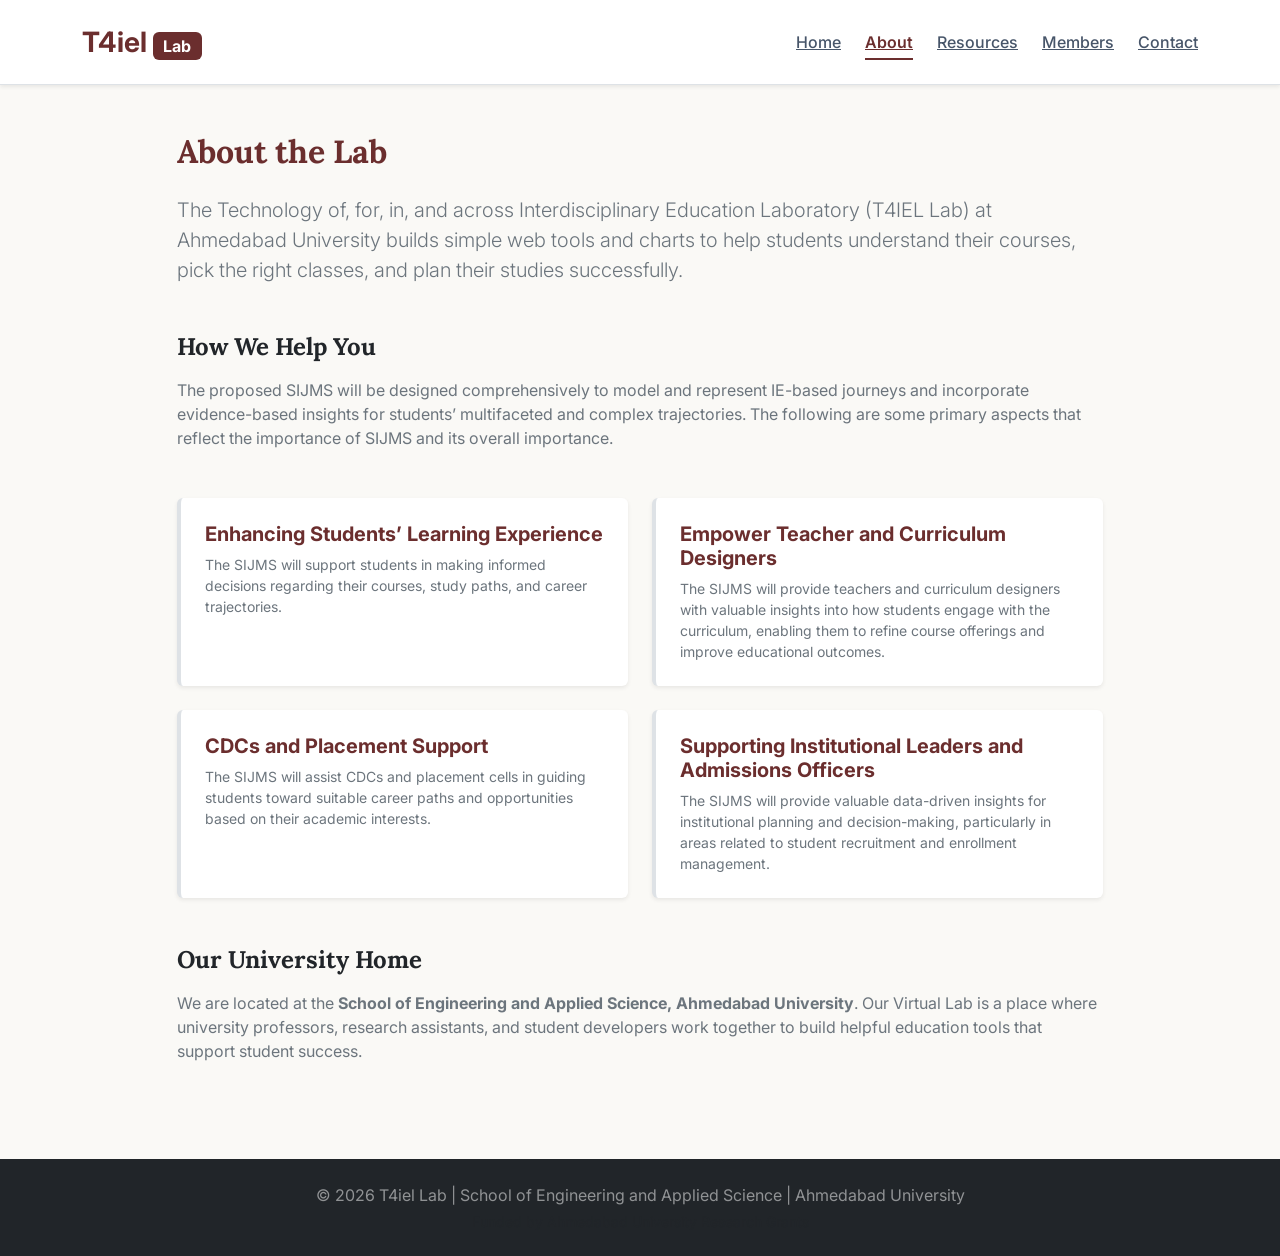
==== about.html @ 49ba5f13 "first" ====
<!DOCTYPE html>
<html lang="en">

<head>
    <meta charset="UTF-8">
    <meta name="viewport" content="width=device-width, initial-scale=1.0">
    <title>About | T4iel Lab</title>
    <!-- Bootstrap 5 CSS -->
    <link href="https://cdn.jsdelivr.net/npm/bootstrap@5.3.3/dist/css/bootstrap.min.css" rel="stylesheet">
    <link rel="stylesheet" href="css/style.css">
    <script src="js/script.js" defer></script>
</head>

<body>
    <!-- Shared Navigation Bar Placeholder -->
    <div id="navbar-placeholder"></div>

    <main class="container py-5">
        <div class="row justify-content-center">
            <div class="col-lg-10">
                <h2 class="text-maroon fw-bold mb-4">About the Lab</h2>
                <p class="lead text-secondary mb-4">
                    The Technology of, for, in, and across Interdisciplinary Education Laboratory (T4IEL Lab) at
                    Ahmedabad University
                    builds simple web tools and charts to help students understand their courses, pick the right
                    classes,
                    and plan their studies successfully.
                </p>

                <h3 class="fw-bold fs-4 mt-5 mb-3 text-dark">How We Help You</h3>
                <p class="text-secondary mb-4">
                    The proposed SIJMS will be designed comprehensively to model and represent IE-based journeys and
                    incorporate evidence-based insights for students’ multifaceted and complex trajectories. The
                    following are some
                    primary aspects that reflect the importance of SIJMS and its overall importance.
                </p>

                <!-- Grid of 4 simple, descriptive cards -->
                <div class="row row-cols-1 row-cols-md-2 g-4 my-2">
                    <div class="col">
                        <div class="card h-100 border-start border-4 border-maroon border-0 shadow-sm p-4">
                            <h5 class="fw-bold text-maroon mb-2">Enhancing Students’ Learning Experience</h5>
                            <p class="small text-secondary mb-0">The SIJMS will support students in making informed
                                decisions regarding their courses, study paths, and career trajectories. </p>
                        </div>
                    </div>
                    <div class="col">
                        <div class="card h-100 border-start border-4 border-maroon border-0 shadow-sm p-4">
                            <h5 class="fw-bold text-maroon mb-2">Empower Teacher and Curriculum Designers</h5>
                            <p class="small text-secondary mb-0">The SIJMS will provide teachers and curriculum
                                designers with valuable insights into how students engage with the curriculum, enabling
                                them to refine course offerings and improve educational outcomes. </p>
                        </div>
                    </div>
                    <div class="col">
                        <div class="card h-100 border-start border-4 border-maroon border-0 shadow-sm p-4">
                            <h5 class="fw-bold text-maroon mb-2">CDCs and Placement Support</h5>
                            <p class="small text-secondary mb-0">The SIJMS will assist CDCs and placement cells in
                                guiding students toward suitable career paths and opportunities based on their academic
                                interests. </p>
                        </div>
                    </div>
                    <div class="col">
                        <div class="card h-100 border-start border-4 border-maroon border-0 shadow-sm p-4">
                            <h5 class="fw-bold text-maroon mb-2">Supporting Institutional Leaders and Admissions
                                Officers</h5>
                            <p class="small text-secondary mb-0">The SIJMS will provide valuable data-driven insights
                                for institutional planning and decision-making, particularly in areas related to student
                                recruitment and enrollment management. </p>
                        </div>
                    </div>
                </div>

                <h3 class="fw-bold fs-4 mt-5 mb-3 text-dark">Our University Home</h3>
                <p class="text-secondary mb-0">
                    We are located at the <strong>School of Engineering and Applied Science, Ahmedabad
                        University</strong>.
                    Our Virtual Lab is a place where university professors, research assistants, and student developers
                    work together to build helpful education tools that support student success.
                </p>
            </div>
        </div>
    </main>

    <!-- Shared Footer Placeholder -->
    <div id="footer-placeholder"></div>
</body>

</html>
---- css/style.css ----
/* T4iel Lab Portal - Custom Brand Overrides (Integrated with Bootstrap 5) */
@import url('https://fonts.googleapis.com/css2?family=Inter:wght@300;400;500;600;700&family=Lora:ital,wght@0,400;0,500;0,600;0,700;1,400&display=swap');

:root {
    --primary: #6B2E2E;         /* Institutional Maroon */
    --primary-light: #8E3E3E;
    --primary-dark: #4A1F1F;
    --primary-rgb: 107, 46, 46;
    --font-heading: 'Lora', Georgia, serif;
    --font-body: 'Inter', system-ui, sans-serif;
}

body {
    font-family: var(--font-body);
    background-color: #FAF9F6;  /* Premium soft academic background */
    color: #1E293B;             /* Deep slate charcoal text */
}

/* Typography Overrides */
h1, h2, h3, .font-serif {
    font-family: var(--font-heading);
}

.text-maroon {
    color: var(--primary) !important;
}

.bg-maroon {
    background-color: var(--primary) !important;
}

.btn-maroon {
    background-color: var(--primary);
    color: white;
    font-weight: 600;
    transition: all 0.2s ease;
}
.btn-maroon:hover {
    background-color: var(--primary-light);
    color: white;
}

/* Custom Navigation Link Underlines */
.nav-link-custom {
    color: #475569;
    font-weight: 500;
    position: relative;
    padding: 6px 0;
    transition: all 0.2s ease;
}
.nav-link-custom:hover {
    color: var(--primary);
}
.nav-link-custom::after {
    content: '';
    position: absolute;
    bottom: -2px;
    left: 0;
    width: 0;
    height: 2px;
    background-color: var(--primary);
    transition: all 0.2s ease;
}
.nav-link-custom:hover::after,
.nav-link-custom.active::after {
    width: 100%;
}
.nav-link-custom.active {
    color: var(--primary) !important;
    font-weight: 600;
}

/* Hero Section Gradient */
.hero-gradient {
    background: linear-gradient(135deg, var(--primary-dark) 0%, var(--primary) 60%, #832C2C 100%);
    position: relative;
    overflow: hidden;
}
.hero-gradient::before {
    content: '';
    position: absolute;
    top: 0; left: 0; right: 0; bottom: 0;
    background: radial-gradient(circle at 10% 20%, rgba(255,255,255,0.03) 0%, transparent 40%);
    pointer-events: none;
}

/* Objective Block (Academic Style) */
.objective-box {
    border-left: 4px solid var(--primary);
    background: white;
}

/* Dynamic Interactive SVG Graph */
.interactive-graph-viewport {
    background: #FAF9F6;
    border: 1px solid #E2E8F0;
    border-radius: 12px;
    width: 100%;
    height: 460px;
    box-shadow: inset 0 2px 4px rgba(0,0,0,0.02);
    overflow: hidden;
}
.interactive-graph-viewport svg {
    width: 100%;
    height: 100%;
}

/* Interactive SVG Node & Edge Styling */
.node-circle {
    fill: white;
    stroke: var(--primary);
    stroke-width: 3px;
    cursor: pointer;
    transition: all 0.2s ease;
}
.node-group:hover .node-circle {
    fill: rgba(var(--primary-rgb), 0.12);
    stroke-width: 4px;
}
.node-group.active .node-circle {
    fill: var(--primary);
    stroke: var(--primary);
}
.node-label {
    font-family: var(--font-body);
    font-size: 11px;
    font-weight: 600;
    fill: #1E293B;
    pointer-events: none;
}
.edge-line {
    stroke: #E2E8F0;
    stroke-width: 2px;
    stroke-linecap: round;
    transition: all 0.2s ease;
}
.edge-line.active {
    stroke: var(--primary);
    stroke-width: 3px;
}

/* Member Avatars */
.member-avatar {
    width: 55px;
    height: 55px;
    border-radius: 50%;
    background: linear-gradient(135deg, var(--primary), var(--primary-light));
    color: white;
    font-family: var(--font-heading);
    font-size: 1.3rem;
    font-weight: 600;
    display: flex;
    align-items: center;
    justify-content: center;
    box-shadow: 0 4px 8px rgba(var(--primary-rgb), 0.15);
}
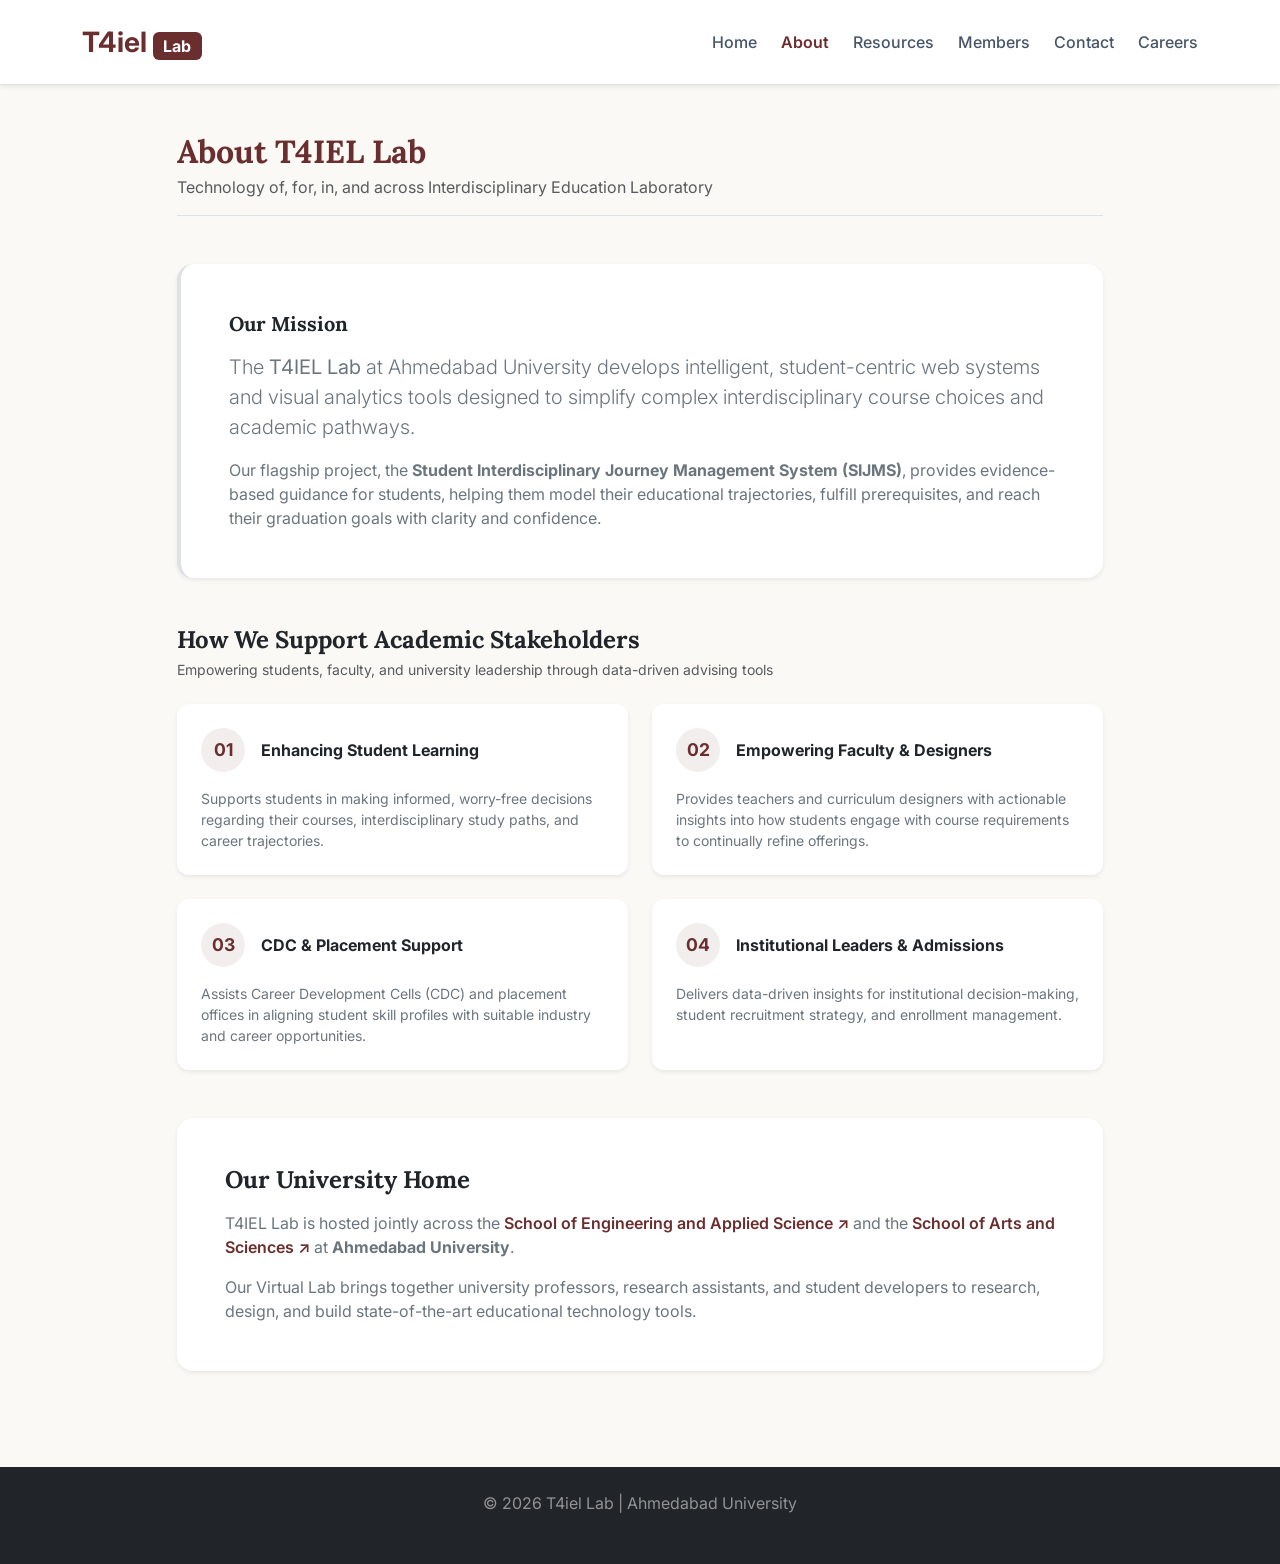
==== commit 84fde20a: "changes" ====
--- a/about.html
+++ b/about.html
@@ -18,66 +18,95 @@
     <main class="container py-5">
         <div class="row justify-content-center">
             <div class="col-lg-10">
-                <h2 class="text-maroon fw-bold mb-4">About the Lab</h2>
-                <p class="lead text-secondary mb-4">
-                    The Technology of, for, in, and across Interdisciplinary Education Laboratory (T4IEL Lab) at
-                    Ahmedabad University
-                    builds simple web tools and charts to help students understand their courses, pick the right
-                    classes,
-                    and plan their studies successfully.
-                </p>
+                <!-- Page Title -->
+                <div class="border-bottom pb-3 mb-5">
+                    <h2 class="text-maroon fw-bold mb-1">About T4IEL Lab</h2>
+                    <p class="text-muted mb-0">Technology of, for, in, and across Interdisciplinary Education Laboratory</p>
+                </div>
 
-                <h3 class="fw-bold fs-4 mt-5 mb-3 text-dark">How We Help You</h3>
-                <p class="text-secondary mb-4">
-                    The proposed SIJMS will be designed comprehensively to model and represent IE-based journeys and
-                    incorporate evidence-based insights for students’ multifaceted and complex trajectories. The
-                    following are some
-                    primary aspects that reflect the importance of SIJMS and its overall importance.
-                </p>
+                <!-- Mission Statement Card -->
+                <div class="card border-0 shadow-sm p-4 p-md-5 bg-white rounded-4 border-start border-4 border-maroon mb-5">
+                    <h3 class="h5 text-dark fw-bold mb-3">Our Mission</h3>
+                    <p class="lead text-secondary leading-relaxed mb-3">
+                        The <strong>T4IEL Lab</strong> at Ahmedabad University develops intelligent, student-centric web systems and visual analytics tools designed to simplify complex interdisciplinary course choices and academic pathways.
+                    </p>
+                    <p class="text-secondary leading-relaxed mb-0">
+                        Our flagship project, the <strong>Student Interdisciplinary Journey Management System (SIJMS)</strong>, provides evidence-based guidance for students, helping them model their educational trajectories, fulfill prerequisites, and reach their graduation goals with clarity and confidence.
+                    </p>
+                </div>
 
-                <!-- Grid of 4 simple, descriptive cards -->
-                <div class="row row-cols-1 row-cols-md-2 g-4 my-2">
-                    <div class="col">
-                        <div class="card h-100 border-start border-4 border-maroon border-0 shadow-sm p-4">
-                            <h5 class="fw-bold text-maroon mb-2">Enhancing Students’ Learning Experience</h5>
-                            <p class="small text-secondary mb-0">The SIJMS will support students in making informed
-                                decisions regarding their courses, study paths, and career trajectories. </p>
+                <!-- How We Help You Section -->
+                <div class="mb-5">
+                    <div class="mb-4">
+                        <h3 class="fw-bold fs-4 text-dark mb-1">How We Support Academic Stakeholders</h3>
+                        <p class="text-muted small mb-0">Empowering students, faculty, and university leadership through data-driven advising tools</p>
+                    </div>
+
+                    <div class="row row-cols-1 row-cols-md-2 g-4">
+                        <div class="col">
+                            <div class="card h-100 border-0 shadow-sm p-4 objective-card">
+                                <div class="d-flex align-items-center gap-3 mb-3">
+                                    <div class="badge-number">01</div>
+                                    <h4 class="h6 fw-bold mb-0 text-dark">Enhancing Student Learning</h4>
+                                </div>
+                                <p class="small text-secondary mb-0">
+                                    Supports students in making informed, worry-free decisions regarding their courses, interdisciplinary study paths, and career trajectories.
+                                </p>
+                            </div>
                         </div>
-                    </div>
-                    <div class="col">
-                        <div class="card h-100 border-start border-4 border-maroon border-0 shadow-sm p-4">
-                            <h5 class="fw-bold text-maroon mb-2">Empower Teacher and Curriculum Designers</h5>
-                            <p class="small text-secondary mb-0">The SIJMS will provide teachers and curriculum
-                                designers with valuable insights into how students engage with the curriculum, enabling
-                                them to refine course offerings and improve educational outcomes. </p>
+
+                        <div class="col">
+                            <div class="card h-100 border-0 shadow-sm p-4 objective-card">
+                                <div class="d-flex align-items-center gap-3 mb-3">
+                                    <div class="badge-number">02</div>
+                                    <h4 class="h6 fw-bold mb-0 text-dark">Empowering Faculty & Designers</h4>
+                                </div>
+                                <p class="small text-secondary mb-0">
+                                    Provides teachers and curriculum designers with actionable insights into how students engage with course requirements to continually refine offerings.
+                                </p>
+                            </div>
                         </div>
-                    </div>
-                    <div class="col">
-                        <div class="card h-100 border-start border-4 border-maroon border-0 shadow-sm p-4">
-                            <h5 class="fw-bold text-maroon mb-2">CDCs and Placement Support</h5>
-                            <p class="small text-secondary mb-0">The SIJMS will assist CDCs and placement cells in
-                                guiding students toward suitable career paths and opportunities based on their academic
-                                interests. </p>
+
+                        <div class="col">
+                            <div class="card h-100 border-0 shadow-sm p-4 objective-card">
+                                <div class="d-flex align-items-center gap-3 mb-3">
+                                    <div class="badge-number">03</div>
+                                    <h4 class="h6 fw-bold mb-0 text-dark">CDC & Placement Support</h4>
+                                </div>
+                                <p class="small text-secondary mb-0">
+                                    Assists Career Development Cells (CDC) and placement offices in aligning student skill profiles with suitable industry and career opportunities.
+                                </p>
+                            </div>
                         </div>
-                    </div>
-                    <div class="col">
-                        <div class="card h-100 border-start border-4 border-maroon border-0 shadow-sm p-4">
-                            <h5 class="fw-bold text-maroon mb-2">Supporting Institutional Leaders and Admissions
-                                Officers</h5>
-                            <p class="small text-secondary mb-0">The SIJMS will provide valuable data-driven insights
-                                for institutional planning and decision-making, particularly in areas related to student
-                                recruitment and enrollment management. </p>
+
+                        <div class="col">
+                            <div class="card h-100 border-0 shadow-sm p-4 objective-card">
+                                <div class="d-flex align-items-center gap-3 mb-3">
+                                    <div class="badge-number">04</div>
+                                    <h4 class="h6 fw-bold mb-0 text-dark">Institutional Leaders & Admissions</h4>
+                                </div>
+                                <p class="small text-secondary mb-0">
+                                    Delivers data-driven insights for institutional decision-making, student recruitment strategy, and enrollment management.
+                                </p>
+                            </div>
                         </div>
                     </div>
                 </div>
 
-                <h3 class="fw-bold fs-4 mt-5 mb-3 text-dark">Our University Home</h3>
-                <p class="text-secondary mb-0">
-                    We are located at the <strong>School of Engineering and Applied Science, Ahmedabad
-                        University</strong>.
-                    Our Virtual Lab is a place where university professors, research assistants, and student developers
-                    work together to build helpful education tools that support student success.
-                </p>
+                <!-- Institutional Home Section -->
+                <div class="card border-0 shadow-sm p-4 p-md-5 bg-white rounded-4">
+                    <h3 class="fw-bold fs-4 text-dark mb-3">Our University Home</h3>
+                    <p class="text-secondary leading-relaxed mb-3">
+                        T4IEL Lab is hosted jointly across the 
+                        <a href="https://ahduni.edu.in/academics/schools-centres/school-of-engineering-and-applied-science/" target="_blank" rel="noopener noreferrer" class="text-maroon fw-semibold text-decoration-none hover-maroon">School of Engineering and Applied Science &#8599;</a> 
+                        and the 
+                        <a href="https://ahduni.edu.in/academics/schools-centres/school-of-arts-and-sciences/" target="_blank" rel="noopener noreferrer" class="text-maroon fw-semibold text-decoration-none hover-maroon">School of Arts and Sciences &#8599;</a> 
+                        at <strong>Ahmedabad University</strong>.
+                    </p>
+                    <p class="text-secondary leading-relaxed mb-0">
+                        Our Virtual Lab brings together university professors, research assistants, and student developers to research, design, and build state-of-the-art educational technology tools.
+                    </p>
+                </div>
             </div>
         </div>
     </main>
--- a/css/style.css
+++ b/css/style.css
@@ -40,30 +40,16 @@
     color: white;
 }
 
-/* Custom Navigation Link Underlines */
+/* Custom Navigation Links (Clean text without underlines) */
 .nav-link-custom {
     color: #475569;
     font-weight: 500;
-    position: relative;
     padding: 6px 0;
-    transition: all 0.2s ease;
+    transition: color 0.2s ease;
+    text-decoration: none !important;
 }
 .nav-link-custom:hover {
     color: var(--primary);
-}
-.nav-link-custom::after {
-    content: '';
-    position: absolute;
-    bottom: -2px;
-    left: 0;
-    width: 0;
-    height: 2px;
-    background-color: var(--primary);
-    transition: all 0.2s ease;
-}
-.nav-link-custom:hover::after,
-.nav-link-custom.active::after {
-    width: 100%;
 }
 .nav-link-custom.active {
     color: var(--primary) !important;
@@ -153,4 +139,52 @@
     align-items: center;
     justify-content: center;
     box-shadow: 0 4px 8px rgba(var(--primary-rgb), 0.15);
+    flex-shrink: 0;
+}
+
+.member-card {
+    transition: transform 0.2s ease, box-shadow 0.2s ease;
+}
+.member-card:hover {
+    transform: translateY(-3px);
+    box-shadow: 0 8px 16px rgba(0, 0, 0, 0.08) !important;
+}
+
+.hover-maroon {
+    transition: color 0.2s ease;
+}
+.hover-maroon:hover {
+    color: var(--primary) !important;
+}
+
+.bg-maroon-subtle {
+    background-color: rgba(107, 46, 46, 0.08) !important;
+    color: var(--primary) !important;
+    border: 1px solid rgba(107, 46, 46, 0.15);
+}
+
+.fs-7 {
+    font-size: 0.8rem;
+}
+
+.objective-card {
+    transition: all 0.25 ease;
+    border-radius: 12px;
+}
+.objective-card:hover {
+    transform: translateY(-4px);
+    box-shadow: 0 12px 24px rgba(107, 46, 46, 0.08) !important;
+}
+
+.badge-number {
+    width: 44px;
+    height: 44px;
+    border-radius: 50%;
+    background-color: rgba(107, 46, 46, 0.08);
+    color: var(--primary);
+    font-weight: 700;
+    font-size: 1.1rem;
+    display: flex;
+    align-items: center;
+    justify-content: center;
 }
